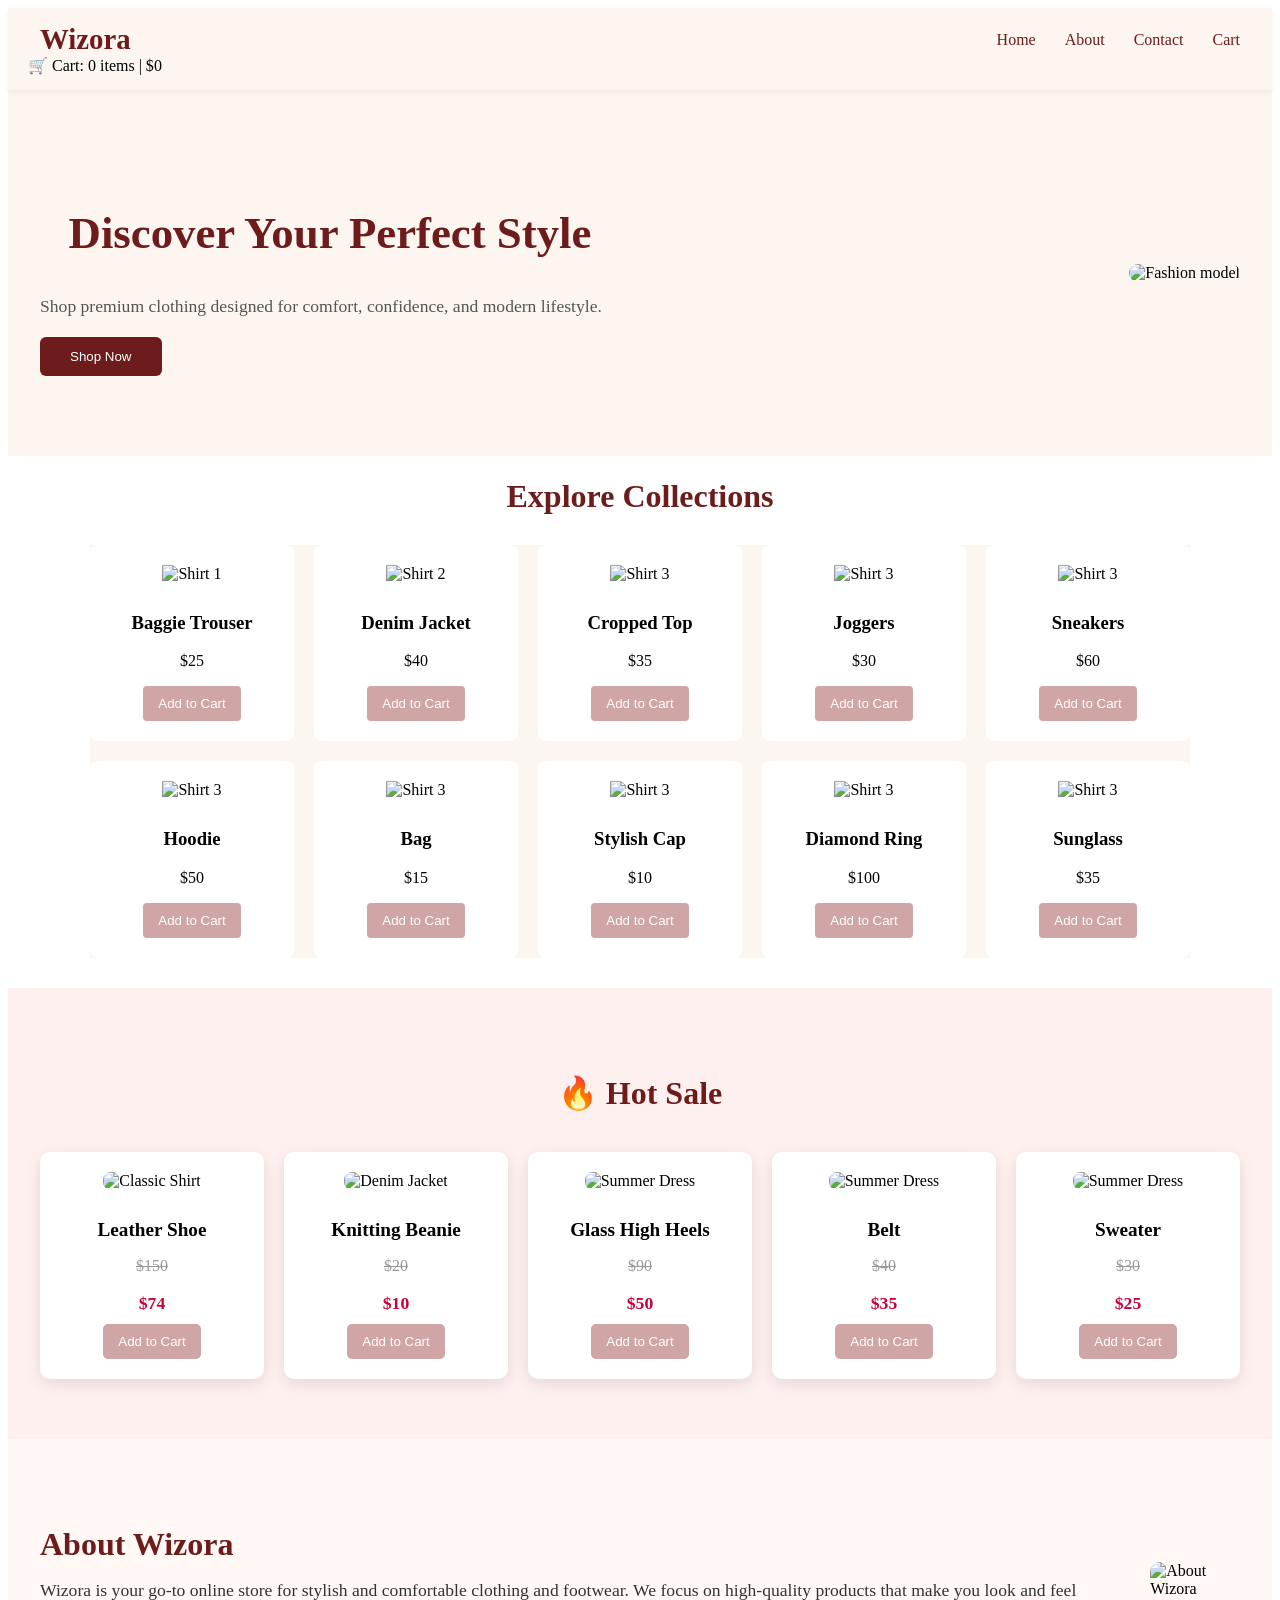
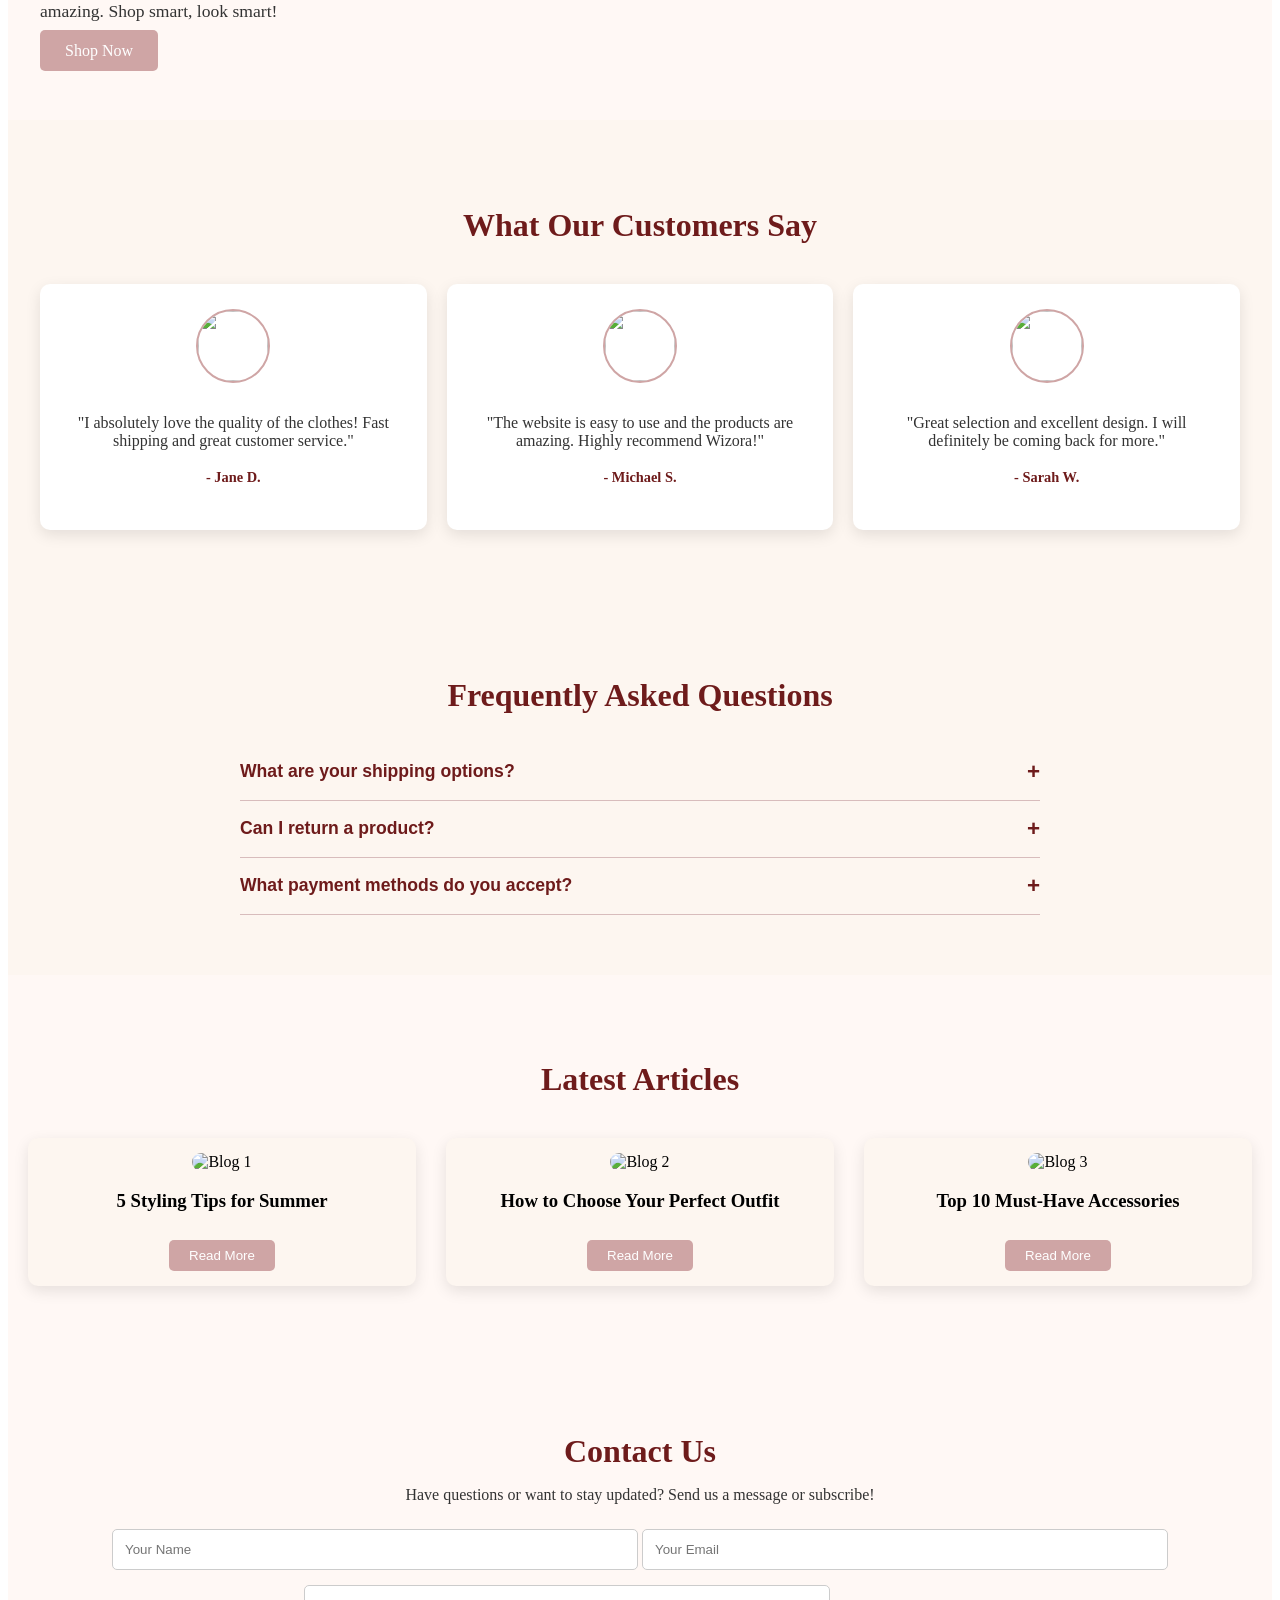
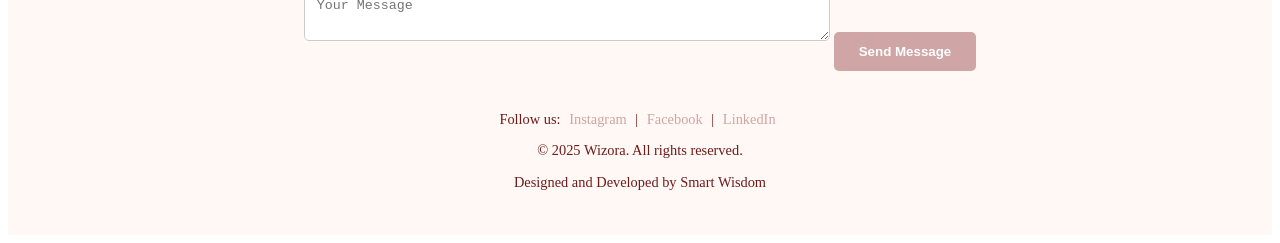
==== index.html @ 6a675c06 "Add files via upload" ====
<!DOCTYPE html>
<html lang="en">
<head>
    <meta charset="UTF-8">
    <title>Wizora | Fashion store</title>
    <meta name="description" content="Modern, responsive fashion e-commerce website built with HTML,CSS and JavaScript.">
    <meta name="viewport" content="width=device-width, initial-scale=1.0">
    <link rel="stylesheet" href="/style.css">
</head>
<body>
    <!-- Navigation Bar -->
<header class="header">
    <div class="nav-container">
      <div class="logo">Wizora</div>
      <nav class="nav-links">
        <a href="/index.html">Home</a>
        <a href="#about">About</a>
        <a href="#contact">Contact</a>
        <a href="/cart.html">Cart</a>
      </nav>
      <div class="mobile-menu-toggle">
        ☰
      </div>
    </div>
    <div class="cart">
        🛒 Cart: <span id="cart-count">0</span> items | $<span id="cart-total">0</span>
      </div>
  </header> 
  <!-- Hero Section -->
  <section id="hero" class="hero animate-on-scroll">
    <div class="hero-container">
  
      <!-- Text Content -->
      <div class="hero-text fade-item animate">
        <h1>Discover Your Perfect Style</h1>
        <p>
          Shop premium clothing designed for comfort, confidence, and modern
          lifestyle.
        </p>
        <button class="hero-btn">Shop Now</button>
      </div>
  
      <!-- Hero Image -->
      <div class="hero-image fade-item animate">
        <img src="/image/shopping.png" alt="Fashion model">
      </div>
  
    </div>
  </section> 
  
  
   

  <!-- Products Section -->
  <h1>Explore Collections</h1>
  <section class="products fade-item animate">
    <div class="product-card">
      <img src="/image/Baggie.jpg" alt="Shirt 1">
      <h3>Baggie Trouser</h3>
      <p>$25</p>
      <button class="add-to-cart"  data-name="Baggie" data-price="25" data-image="/image/Baggie.jpg">Add to Cart</button>
    </div>
    <div class="product-card">
      <img src="/image/denim jacket.jpg" alt="Shirt 2">
      <h3>Denim Jacket</h3>
      <p>$40</p>
      <button class="add-to-cart" data-name="Denim Jacket" data-price="40" data-image="/image/denim jacket.jpg">Add to Cart</button>
    </div>
    <div class="product-card">
      <img src="/image/cropped top.jpg" alt="Shirt 3">
      <h3>Cropped Top</h3>
      <p>$35</p>
      <button class="add-to-cart"data-name="Cropped Top" data-price="35" data-image="/image/cropped top.jpg">Add to Cart</button>
    </div>
    <div class="product-card">
      <img src="/image/joggers.jpg" alt="Shirt 3">
      <h3>Joggers</h3>
      <p>$30</p>
      <button class="add-to-cart" data-name="Joggers" data-price="30" data-image="/image/joggers.jpg">Add to Cart</button>
    </div>
    <div class="product-card">
      <img src="/image/sneakers.jpg" alt="Shirt 3">
      <h3>Sneakers</h3>
      <p>$60</p>
      <button class="add-to-cart" data-name="Sneakers" data-price="60" data-image="/image/sneakers.jpg">Add to Cart</button>
    </div>
    <div class="product-card">
      <img src="/image/hoodie.jpg" alt="Shirt 3">
      <h3>Hoodie</h3>
      <p>$50</p>
      <button class="add-to-cart" data-name="Hoodie" data-price="50" data-image="/image/hoodie.jpg">Add to Cart</button>
    </div>
    <div class="product-card">
      <img src="/image/bag.jpg" alt="Shirt 3">
      <h3>Bag</h3>
      <p>$15</p>
      <button class="add-to-cart" data-name="Bag" data-price="15" data-image="/image/bag.jpg">Add to Cart</button>
    </div>
    <div class="product-card">
      <img src="/image/cap.jpg" alt="Shirt 3">
      <h3>Stylish Cap</h3>
      <p>$10</p>
      <button class="add-to-cart" data-name="Stylish Cap" data-price="10" data-image="/image/cap.jpg">Add to Cart</button>
    </div>
    <div class="product-card">
      <img src="/image/diamond.jpg" alt="Shirt 3">
      <h3>Diamond Ring</h3>
      <p>$100</p>
      <button class="add-to-cart" data-name="Diamond Ring" data-price="100" data-image="/image/diamond.jpg">Add to Cart</button>
    </div>
    <div class="product-card">
      <img src="/image/eye.jpg" alt="Shirt 3">
      <h3>Sunglass</h3>
      <p>$35</p>
      <button class="add-to-cart" data-name="Sunglass" data-price="35" data-image="/image/eye.jpg">Add to Cart</button>
    </div>
  </section>

<!-- Hot Sale / Discount Section -->
<section id="hot-sale" class="hot-sale fade-item animate">
    <div class="container">
      <h2>🔥 Hot Sale</h2>
      <div class="hot-sale-cards">
       
        <div class="hot-sale-card">
          <img src="/image/leather shoe.jpg" alt="Classic Shirt">
          <h3>Leather Shoe</h3>
          <p class="original-price">$150</p>
          <p class="discounted-price">$74</p>
          <button class="add-to-cart" data-name="Leather Shoe" data-price="74" data-image="/image/leather shoe.jpg">Add to Cart</button>
        </div>
  
        <div class="hot-sale-card">
          <img src="/image/beanie.jpg" alt="Denim Jacket">
          <h3>Knitting Beanie</h3>
          <p class="original-price">$20</p>
          <p class="discounted-price">$10</p>
          <button class="add-to-cart" data-name="Beanie" data-price="10" data-image="/image/beanie.jpg">Add to Cart</button>
        </div>
  
        <div class="hot-sale-card">
          <img src="/image/slipper.jpg" alt="Summer Dress">
          <h3>Glass High Heels</h3>
          <p class="original-price">$90</p>
          <p class="discounted-price">$50</p>
          <button class="add-to-cart" data-name="Glass High Heels" data-price="50" data-image="/image/slipper.jpg">Add to Cart</button>
        </div>
        <div class="hot-sale-card">
          <img src="/image/belt.jpg" alt="Summer Dress">
          <h3>Belt</h3>
          <p class="original-price">$40</p>
          <p class="discounted-price">$35</p>
          <button class="add-to-cart" data-name="Denim Jacket" data-price="35" data-image="/image/belt.jpg">Add to Cart</button>
        </div>
        <div class="hot-sale-card">
          <img src="/image/sweater.jpg" alt="Summer Dress">
          <h3>Sweater</h3>
          <p class="original-price">$30</p>
          <p class="discounted-price">$25</p>
          <button class="add-to-cart" data-name="Sweater" data-price="25" data-image="/image/sweater.jpg">Add to Cart</button>
        </div>
      </div>
    </div>
  </section> 
  

  <!-- About Section -->
<section id="about" class="about">
    <div class="about-container fade-item animate">
      <div class="about-text">
        <h2>About Wizora</h2>
        <p>
          Wizora is your go-to online store for stylish and comfortable
          clothing and footwear. We focus on high-quality products
          that make you look and feel amazing. Shop smart, look smart!
        </p>
        <a href="#products" class="btn">Shop Now</a>
      </div>
      <div class="about-image">
        <img src="/image/slide4.jpg" alt="About Wizora">
      </div>
    </div>
  </section> 
      <!-- Testimonials Section -->
<section id="testimonials" class="testimonials fade-item animate">
    <div class="container">
      <h2>What Our Customers Say</h2>
      <div class="testimonial-cards">
        <div class="testimonial-card">
            <img src="/image/f3.jpg" alt="" class="testimonial-img">
          <p>"I absolutely love the quality of the clothes! Fast shipping and great customer service."</p>
          <h4>- Jane D.</h4>
        </div>
        <div class="testimonial-card">
            <img src="/image/m3.jpg" alt="" class="testimonial-img">
          <p>"The website is easy to use and the products are amazing. Highly recommend Wizora!"</p>
          <h4>- Michael S.</h4>
        </div>
        <div class="testimonial-card">
            <img src="/image/luxury women.jpg" alt="" class="testimonial-img">
          <p>"Great selection and excellent design. I will definitely be coming back for more."</p>
          <h4>- Sarah W.</h4>
        </div>
      </div>
    </div>
  </section> 
  <!-- FAQ -->
  <section id="faq" class="faq animate-on-scroll">
    <div class="faq-container">
      <h2 class="faq-title">Frequently Asked Questions</h2>
  
      <div class="faq-item">
        <button class="faq-question">
          What are your shipping options?
          <span class="icon">+</span>
        </button>
        <div class="faq-answer">
          <p>
            We offer standard and express shipping. Standard delivery takes 3–5
            business days, while express takes 1–2 business days.
          </p>
        </div>
      </div>
  
      <div class="faq-item">
        <button class="faq-question">
          Can I return a product?
          <span class="icon">+</span>
        </button>
        <div class="faq-answer">
          <p>
            Yes. You can return products within 14 days if they are unused and in
            their original packaging.
          </p>
        </div>
      </div>
  
      <div class="faq-item">
        <button class="faq-question">
          What payment methods do you accept?
          <span class="icon">+</span>
        </button>
        <div class="faq-answer">
          <p>
            We accept debit cards, credit cards, PayPal, and other secure payment
            options.
          </p>
        </div>
      </div>
  
    </div>
  </section> 
  
  <!-- Blog Section -->
<section id="blog" class="blog animate-on-scroll">
    <div class="container">
      <h2>Latest Articles</h2>
      <div class="blog-cards">
  
        <!-- Article 1 -->
        <div class="blog-card">
          <img src="/image/try.jpg" alt="Blog 1">
          <h3>5 Styling Tips for Summer</h3>
          <button class="read-more" data-article="1">Read More</button>
        </div>
  
        <!-- Article 2 -->
        <div class="blog-card">
          <img src="/image/new design.jpg" alt="Blog 2">
          <h3>How to Choose Your Perfect Outfit</h3>
          <button class="read-more" data-article="2">Read More</button>
        </div>
  
        <!-- Article 3 -->
        <div class="blog-card">
          <img src="/image/luxury or nothing.jpg" alt="Blog 3">
          <h3>Top 10 Must-Have Accessories</h3>
          <button class="read-more" data-article="3">Read More</button>
        </div>
  
      </div>
    </div>
  </section>
  
  <!-- Modal Popup -->
  <div id="blogModal" class="modal">
    <div class="modal-content">
      <span class="close">&times;</span>
      <h3 id="modalTitle"></h3>
      <p id="modalBody"></p>
    </div>
  </div> 
  
<!-- Contact / Newsletter Section + Footer -->
<section id="contact" class="contact-footer">
    <div class="container contact-container">
     
      <!-- Contact Form -->
      <div class="contact-form-section">
        <h2>Contact Us</h2>
        <p>Have questions or want to stay updated? Send us a message or subscribe!</p>
        <form class="contact-form">
          <input type="text" placeholder="Your Name" required>
          <input type="email" placeholder="Your Email" required>
          <textarea placeholder="Your Message"></textarea>
          <button type="submit">Send Message</button>
        </form>
      </div>
  
      <!-- Footer Info -->
      <footer class="footer">
        <div class="footer-content">
          <p>
            Follow us:
            <a href="#">Instagram</a> |
            <a href="#">Facebook</a> |
            <a href="#">LinkedIn</a>
          </p>
          <p>© 2025 Wizora. All rights reserved.</p>
          
          <p>Designed and Developed by Smart Wisdom</p>
        </div>
      </footer>
  
    </div>
  </section> 
  <script>document.querySelectorAll('.add-to-cart').forEach(button => {
    button.addEventListener('click', () => {
      const cart = JSON.parse(localStorage.getItem("cart")) || [];
      const name = button.dataset.name;
      const price = parseFloat(button.dataset.price);
      const image = button.dataset.image;
  
      cart.push({ name, price, image, qty: 1 });
      localStorage.setItem("cart", JSON.stringify(cart));
    });
  }); </script>
  
  <script src="/script.js"></script>
</body>
</html>
---- style.css ----
/* Header / Navigation */
.header {
    background-color: #fdf6f0; /* matches hero background */
    padding: 15px 20px;
    position: sticky;
    top: 0;
    z-index: 1000;
    box-shadow: 0 2px 5px rgba(0,0,0,0.05);
  }
  
  .nav-container {
    display: flex;
    justify-content: space-between;
    align-items: center;
    max-width: 1200px;
    margin: auto;
  }
  
  .logo {
    font-size: 1.8rem;
    font-weight: bold;
    color: #6e1b1b;
  }
  
  .nav-links a {
    margin-left: 25px;
    text-decoration: none;
    color: #6e1b1b;
    font-weight: 500;
    transition: color 0.3s;
  }
  
  .nav-links a:hover {
    color: #cfa5a5;
  }
  
  /* Mobile Menu */
  .mobile-menu-toggle {
    display: none;
    font-size: 1.8rem;
    cursor: pointer;
    color: #6e1b1b;
  }
  
  /* Mobile Responsiveness */
  @media (max-width: 768px) {
    .nav-links {
      display: none;
      flex-direction: column;
      gap: 15px;
      background-color: #fdf6f0;
      position: absolute;
      top: 60px;
      right: 20px;
      padding: 20px;
      border-radius: 8px;
      box-shadow: 0 5px 15px rgba(0,0,0,0.1);
    }
  
    .nav-links.active {
      display: flex;
    }
  
    .mobile-menu-toggle {
      display: block;
    }
  } 
  /* HERO */
  .hero {
    padding: 80px 20px;
    background: #fdf6f0;
  }
  
  .hero-container {
    max-width: 1200px;
    margin: auto;
    display: flex;
    align-items: center;
    justify-content: space-between;
    gap: 40px;
  }
  
  /* Text */
  .hero-text {
    flex: 1;
  }
  
  .hero-text h1 {
    font-size: 2.8rem;
    color: #6e1b1b;
  }
  
  .hero-text p {
    margin: 20px 0;
    font-size: 1.1rem;
    color: #555;
  }
  
  .hero-btn {
    padding: 12px 30px;
    background: #6e1b1b;
    color: #fff;
    border: none;
    border-radius: 6px;
    cursor: pointer;
  }
  
  /* Image */
  .hero-image {
    flex: 1;
    text-align: right;
  }
  
  .hero-image img {
    max-width: 100%;
    border-radius: 12px;
  }
  
  /* 📱 Mobile View */
  @media (max-width: 768px) {
    .hero-container {
      flex-direction: column;
      text-align: center;
    }
  
    .hero-image {
      text-align: center;
    }
  } 
  
  /*PRODUCT*/
  h1{
      text-align: center;
      color: #6e1b1b;
  }
  .products {
    display: grid;
    grid-template-columns: repeat(auto-fit, minmax(200px, 1fr));
    gap: 20px;
    width: 90%;
    max-width: 1100px;
    margin: 30px auto;
    background:#fdf6f0;
  }
  
  .product-card {
    background: #fff ;
    padding: 20px;
    border-radius: 8px;
    text-align: center;
    transition: transform 0.3s;
  }
  .product-card:hover{
      transform: translateY(-5px);
      box-shadow: 0 10px 20px rgba(0,0,0,0.1);
  }
  .product-card img {
    width: 100%;
    height: auto;
    margin-bottom: 10px;
  }
  
  button.add-to-cart {
    padding: 10px 15px;
    background: #cfa5a5;
    color: #fff;
    border: none;
    border-radius: 4px;
    cursor: pointer;
  }
  
  button.add-to-cart:hover {
    background: #a87878;
  }
  /*ABOUT*/
  .about {
    padding: 60px 20px;
    background-color: #fff8f5; /* subtle background */
  }
  
  .about-container {
    display: flex;
    align-items: center;
    justify-content: space-between;
    max-width: 1200px;
    margin: auto;
    gap: 30px;
  }
  
  .about-text h2 {
    font-size: 2rem;
    color: #6e1b1b;
    margin-bottom: 15px;
  }
  
  .about-text p {
    font-size: 1.1rem;
    margin-bottom: 20px;
    color: #333;
  }
  
  .about-text .btn {
    padding: 12px 25px;
    background-color: #cfa5a5;
    color: #fff;
    text-decoration: none;
    border-radius: 5px;
  }
  
  .about-text .btn:hover {
    background-color: #a87878;
  }
  
  .about-image img {
    width: 100%;
    max-width: 450px;
    border-radius: 10px;
  }
  
  /* Mobile */
  @media (max-width: 768px) {
    .about-container {
      flex-direction: column-reverse;
      text-align: center;
    }
  
    .about-image img {
      max-width: 80%;
      margin-bottom: 20px;
    }
  
    .about-text h2 {
      font-size: 1.7rem;
    }
  
    .about-text p {
      font-size: 1rem;
    }
  } 
  
  
  /* Mobile */
  @media (max-width: 768px) {
    .products {
      grid-template-columns: 1fr;
    }
  } 
  

  .testimonials {
    padding: 60px 20px;
    background-color: #fdf6f0;
    text-align: center;
  }
  
  .testimonials h2 {
    font-size: 2rem;
    color: #6e1b1b;
    margin-bottom: 40px;
  }
  
  .testimonial-cards {
    display: grid;
    grid-template-columns: repeat(auto-fit, minmax(250px, 1fr));
    gap: 20px;
    max-width: 1200px;
    margin: auto;
  }
  
  .testimonial-card {
    background-color: #fff;
    padding: 25px;
    border-radius: 10px;
    box-shadow: 0 5px 15px rgba(0,0,0,0.1);
  }
.testimonial-img{
    width: 70px;
    height: 70px;
    border-radius: 50px;
    object-fit: cover;
    margin-bottom: 15px;
    border: 2px solid #cfa5a5;
}  
  .testimonial-card p {
    font-size: 1rem;
    color: #333;
    margin-bottom: 15px;
  }
  
  .testimonial-card h4 {
    font-size: 0.9rem;
    color: #6e1b1b;
    font-weight: bold;
  }
  
  /* Mobile */
  @media (max-width: 768px) {
    .testimonial-cards {
      grid-template-columns: 1fr;
    }
  } 
  

  .contact-footer {
    background-color: #fff8f5;
    padding: 60px 20px 30px 20px;
  }
  
  .contact-container {
    max-width: 1200px;
    margin: auto;
  }
  
  .contact-form-section {
    text-align: center;
    margin-bottom: 40px;
  }
  
  .contact-form-section h2 {
    font-size: 2rem;
    color: #6e1b1b;
    margin-bottom: 15px;
  }
  
  .contact-form-section p {
    color: #333;
    margin-bottom: 25px;
    font-size: 1rem;
  }
  
  .contact-form input,
  .contact-form textarea {
    width: 100%;
    max-width: 500px;
    padding: 12px;
    margin-bottom: 15px;
    border-radius: 5px;
    border: 1px solid #ccc;
  }
  
  .contact-form button {
    padding: 12px 25px;
    background-color: #cfa5a5;
    color: #fff;
    border: none;
    border-radius: 5px;
    cursor: pointer;
    font-weight: bold;
  }
  
  .contact-form button:hover {
    background-color: #a87878;
  }
  
  /* Footer */
  .footer {
    text-align: center;
    color: #6e1b1b;
    font-size: 0.9rem;
  }
  
  .footer a {
    color: #cfa5a5;
    text-decoration: none;
    margin: 0 5px;
  }
  
  .footer a:hover {
    color: #a87878;
  }
  
  /* Mobile */
  @media (max-width: 768px) {
    .contact-form input,
    .contact-form textarea {
      max-width: 100%;
    }
  } 

  .hot-sale {
    padding: 60px 20px;
    background-color: #fff0f0;
    text-align: center;
  }
  
  .hot-sale h2 {
    font-size: 2rem;
    color: #6e1b1b;
    margin-bottom: 40px;
  }
  
  .hot-sale-cards {
    display: grid;
    grid-template-columns: repeat(auto-fit, minmax(200px, 1fr));
    gap: 20px;
    max-width: 1200px;
    margin: auto;
  }
  
  .hot-sale-card {
    background-color: #fff;
    padding: 20px;
    border-radius: 10px;
    box-shadow: 0 5px 15px rgba(0,0,0,0.1);
    text-align: center;
  }
  .hot-sale-cards :hover{
    transform: translateY(-5px);
      box-shadow: 0 10px 20px rgba(0,0,0,0.1);
  }
  
  .hot-sale-card img {
    width: 100%;
    height: auto;
    margin-bottom: 10px;
    border-radius: 8px;
  }
  
  .hot-sale-card h3 {
    font-size: 1.2rem;
    margin-bottom: 5px;
  }
  
  .original-price {
    text-decoration: line-through;
    color: #999;
    margin-bottom: 5px;
  }
  
  .discounted-price {
    font-size: 1.1rem;
    font-weight: bold;
    color: #c70039;
    margin-bottom: 10px;
  }
  
  .hot-sale-card button {
    padding: 10px 15px;
    background-color: #cfa5a5;
    color: #fff;
    border: none;
    border-radius: 5px;
    cursor: pointer;
  }
  
  .hot-sale-card button:hover {
    background-color: #a87878;
  }
  
  /* Mobile */
  @media (max-width: 768px) {
    .hot-sale-cards {
      grid-template-columns: 1fr;
    }
  } 
  /* FAQ */
  /* FAQ Section */
.faq {
    padding: 60px 20px;
    background: #fdf6f0;
  }
  
  /* Entrance animation */
  .animate-on-scroll {
    opacity: 0;
    transform: translateY(30px);
    transition: opacity 0.8s ease, transform 0.8s ease;
  }
  
  .animate-on-scroll.active {
    opacity: 1;
    transform: translateY(0);
  }
  
  .faq-container {
    max-width: 800px;
    margin: auto;
  }
  
  .faq-title {
    text-align: center;
    font-size: 2rem;
    color: #6e1b1b;
    margin-bottom: 30px;
  }
  
  /* FAQ Item */
  .faq-item {
    border-bottom: 1px solid #d8bcbc;
  }
  
  /* Question */
  .faq-question {
    width: 100%;
    background: none;
    border: none;
    padding: 15px 0;
    font-size: 1.1rem;
    font-weight: 600;
    color: #6e1b1b;
    cursor: pointer;
    display: flex;
    justify-content: space-between;
    align-items: center;
  }
  
  /* Icon */
  .faq-question .icon {
    font-size: 1.4rem;
    transition: transform 0.3s ease;
  }
  
  /* Answer */
  .faq-answer {
    max-height: 0;
    overflow: hidden;
    transition: max-height 0.4s ease, padding 0.3s ease;
  }
  
  .faq-answer p {
    padding: 0 0 15px;
    color: #444;
    line-height: 1.6;
  }
  
  /* Active state */
  .faq-item.active .faq-answer {
    max-height: 200px;
  }
  
  .faq-item.active .icon {
    transform: rotate(45deg);
  } 
  
  
 /* Blog Section */
.blog {
    padding: 60px 20px;
    background-color: #fff8f5;
    text-align: center;
  }
  
  .blog h2 {
    font-size: 2rem;
    color: #6e1b1b;
    margin-bottom: 40px;
  }
  
  .blog-cards {
    display: grid;
    grid-template-columns: repeat(3, 1fr);
    gap: 30px;
  }
  
  .blog-card {
    background: #fdf6f0;
    padding: 15px;
    border-radius: 10px;
    box-shadow: 0 5px 15px rgba(0,0,0,0.1);
    transition: transform 0.3s, box-shadow 0.3s;
  }
  
  .blog-card:hover {
    transform: translateY(-5px);
    box-shadow: 0 10px 25px rgba(0,0,0,0.15);
  }
  
  .blog-card img {
    width: 100%;
    border-radius: 10px;
  }
  
  .read-more {
    margin-top: 10px;
    padding: 8px 20px;
    border: none;
    background: #cfa5a5;
    color: #fff;
    border-radius: 5px;
    cursor: pointer;
    transition: background 0.3s;
  }
  
  .read-more:hover {
    background: #a87878;
  }
  
  /* Modal Styles */
  .modal {
    display: none;
    position: fixed;
    z-index: 100;
    left: 0;
    top: 0;
    width: 100%;
    height: 100%;
    overflow: auto;
    background-color: rgba(0,0,0,0.6);
    padding-top: 60px;
  }
  
  .modal-content {
    background-color: #ecc7c7;
    margin: auto;
    padding: 30px;
    border-radius: 10px;
    max-width: 600px;
    position: relative;
  }
  
  .close {
    color: #6e1b1b;
    position: absolute;
    top: 10px;
    right: 20px;
    font-size: 1.5rem;
    cursor: pointer;
  } 
  @media (max-width: 992px) {
    .blog-cards {
      grid-template-columns: repeat(2, 1fr);
    }
  }
  
  @media (max-width: 768px) {
    .blog-cards {
      grid-template-columns: 1fr;
    }
  } 

  /*fade*/
  
  .fade-item {
    opacity: 1; /* visible by default */
    transform: translateY(0);
  }
  
  /* Only animate when JS adds .show */
  .fade-item.animate {
    opacity: 0;
    transform: translateY(25px);
  }
  
  .fade-item.animate.show {
    opacity: 1;
    transform: translateY(0);
    transition: opacity 0.6s ease, transform 0.6s ease;
  }
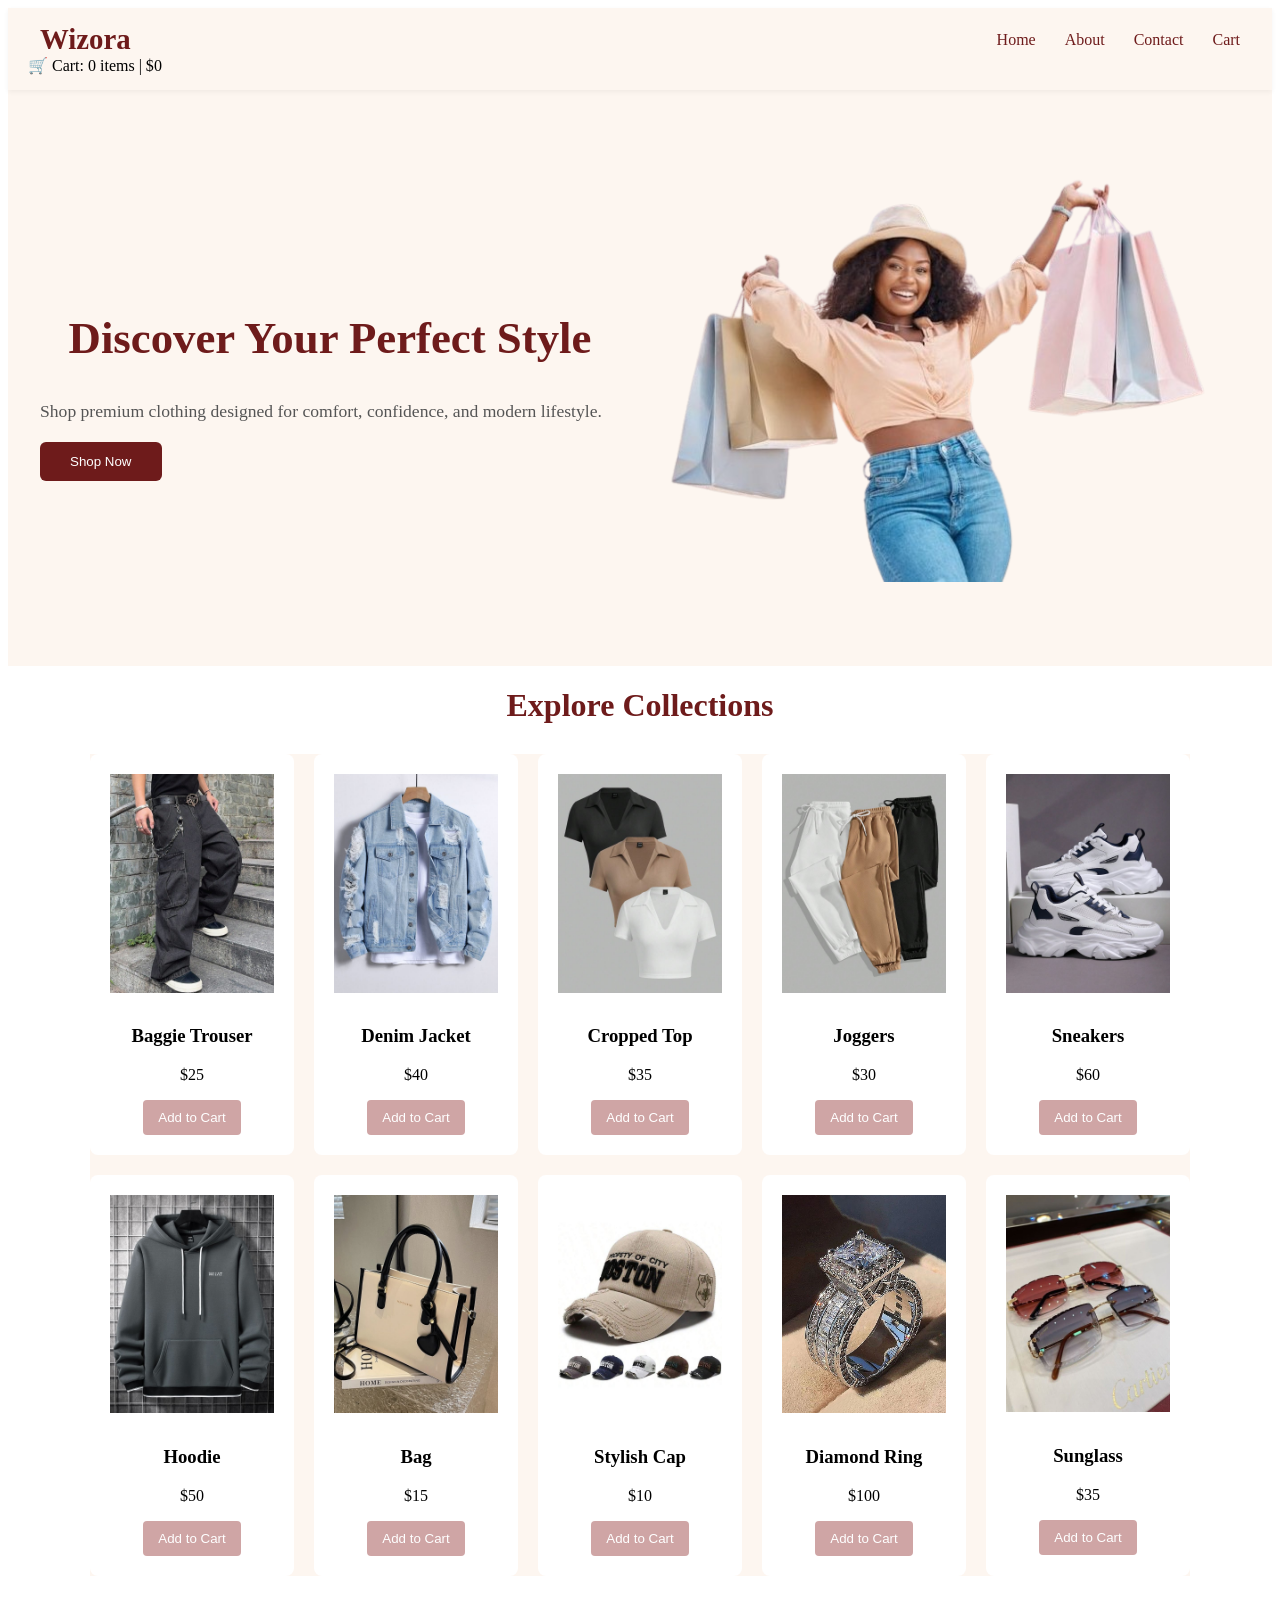
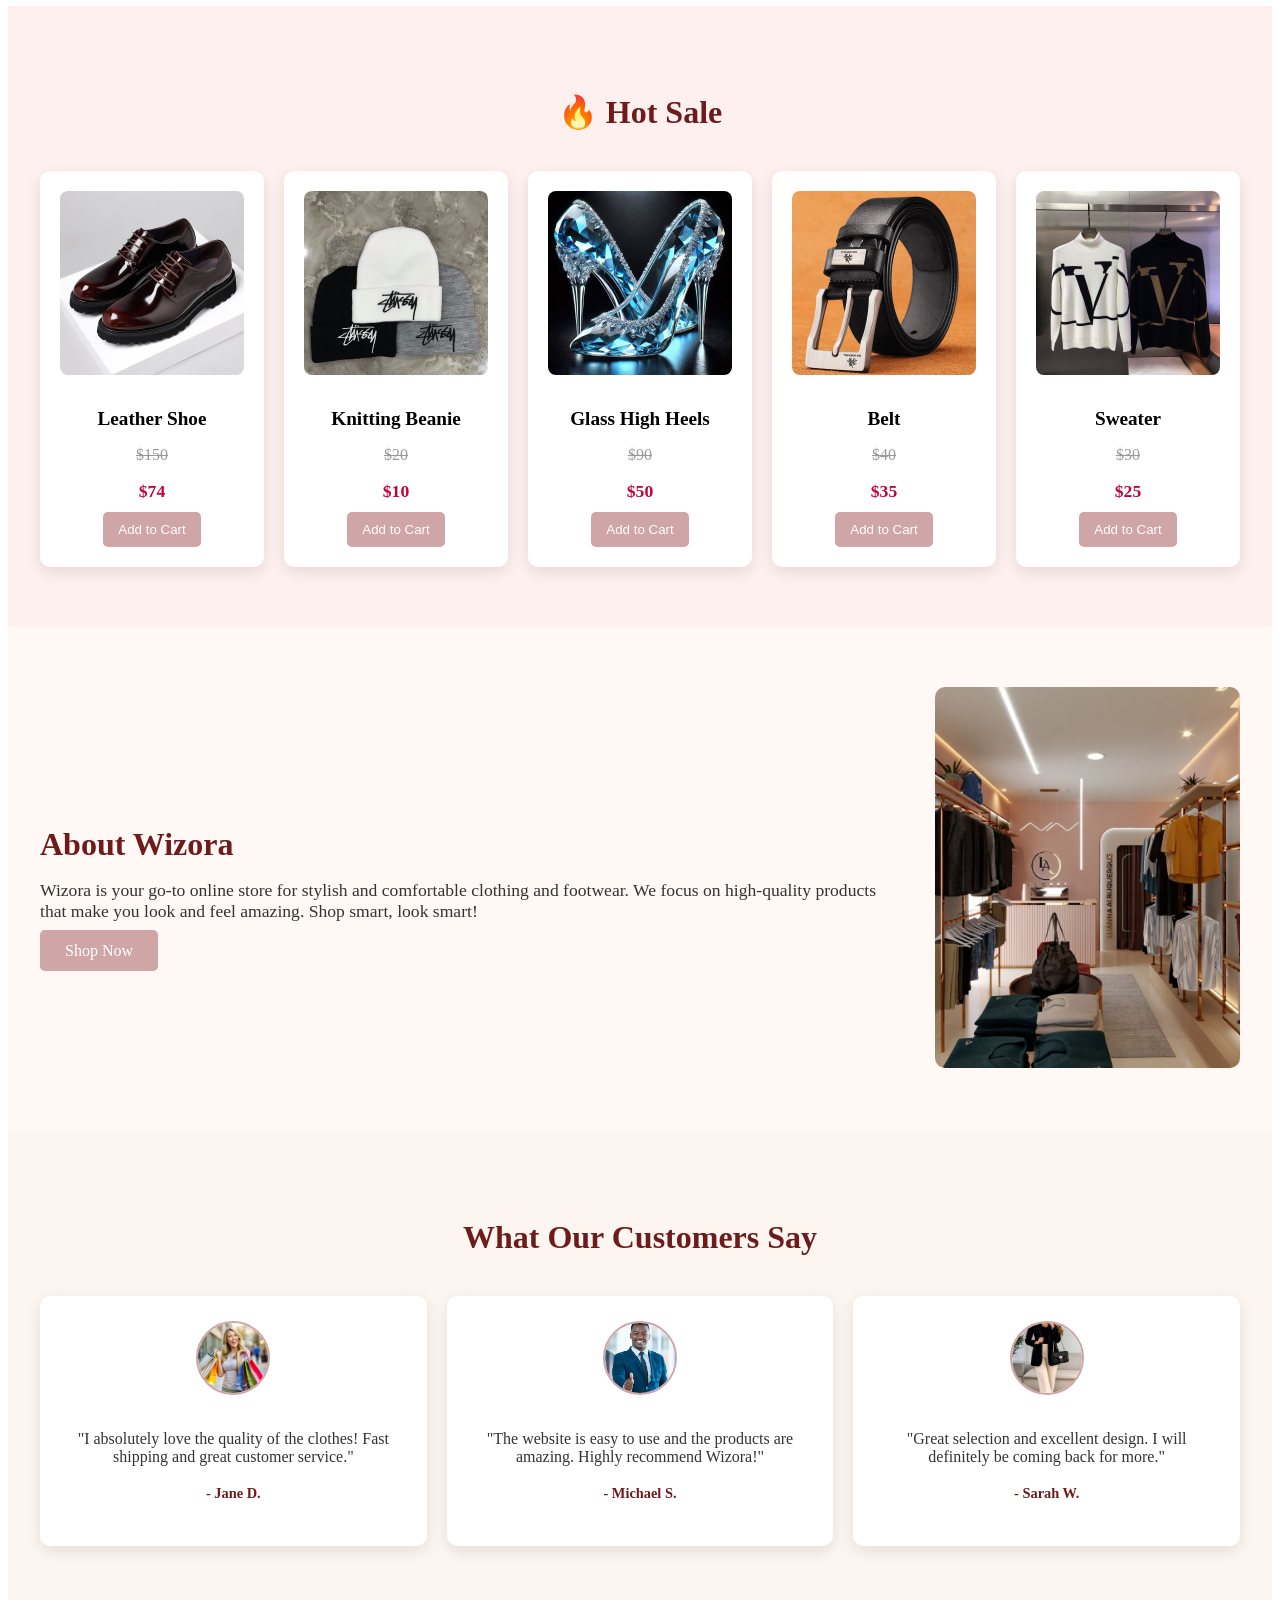
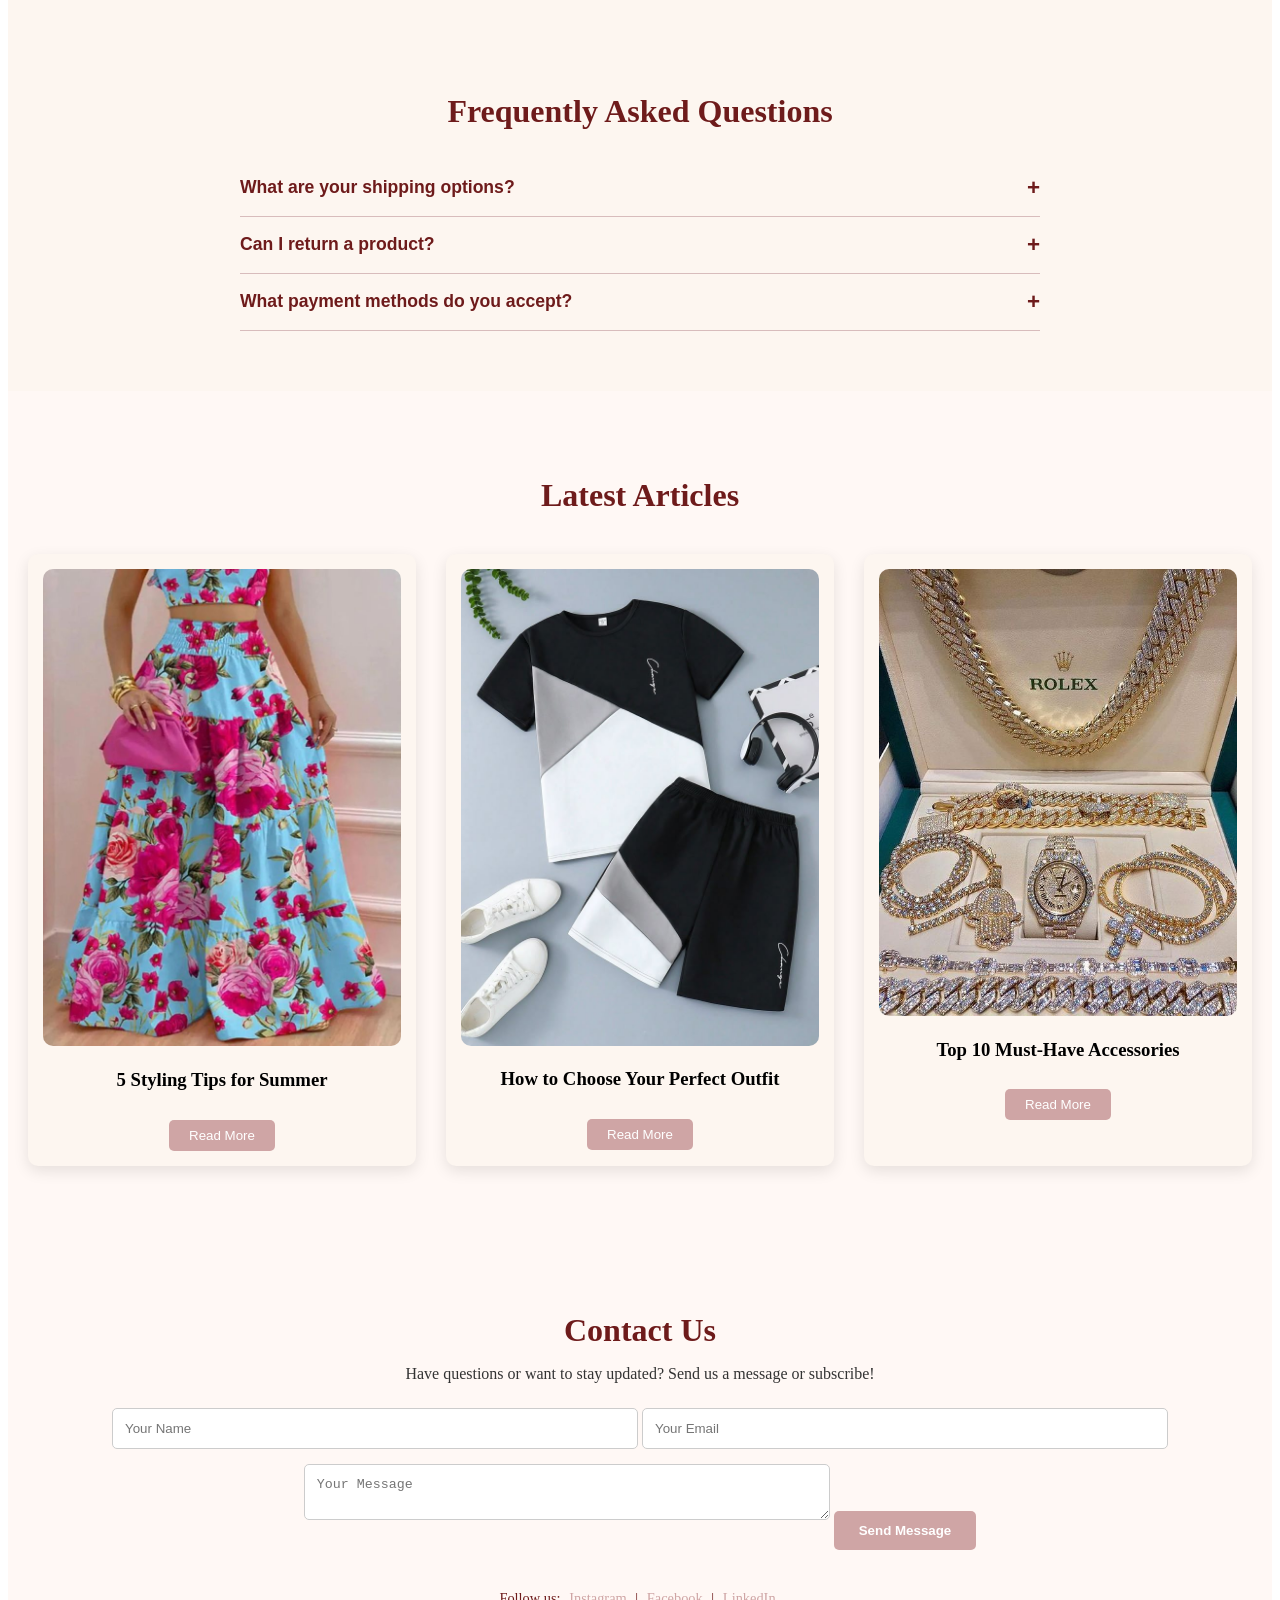
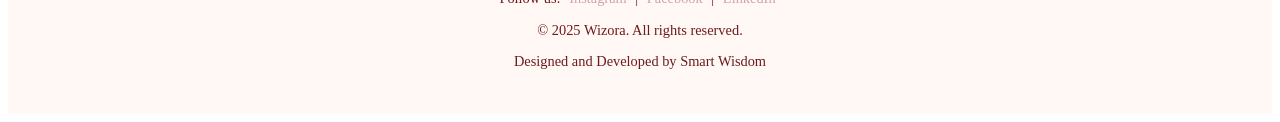
==== commit 6c964476: "Update index.html" ====
--- a/index.html
+++ b/index.html
@@ -5,7 +5,7 @@
     <title>Wizora | Fashion store</title>
     <meta name="description" content="Modern, responsive fashion e-commerce website built with HTML,CSS and JavaScript.">
     <meta name="viewport" content="width=device-width, initial-scale=1.0">
-    <link rel="stylesheet" href="/style.css">
+    <link rel="stylesheet" href="style.css">
 </head>
 <body>
     <!-- Navigation Bar -->
@@ -13,10 +13,10 @@
     <div class="nav-container">
       <div class="logo">Wizora</div>
       <nav class="nav-links">
-        <a href="/index.html">Home</a>
+        <a href="index.html">Home</a>
         <a href="#about">About</a>
         <a href="#contact">Contact</a>
-        <a href="/cart.html">Cart</a>
+        <a href="cart.html">Cart</a>
       </nav>
       <div class="mobile-menu-toggle">
         ☰
@@ -42,7 +42,7 @@
   
       <!-- Hero Image -->
       <div class="hero-image fade-item animate">
-        <img src="/image/shopping.png" alt="Fashion model">
+        <img src="shopping.png" alt="Fashion model">
       </div>
   
     </div>
@@ -55,64 +55,64 @@
   <h1>Explore Collections</h1>
   <section class="products fade-item animate">
     <div class="product-card">
-      <img src="/image/Baggie.jpg" alt="Shirt 1">
+      <img src="Baggie.jpg" alt="Shirt 1">
       <h3>Baggie Trouser</h3>
       <p>$25</p>
-      <button class="add-to-cart"  data-name="Baggie" data-price="25" data-image="/image/Baggie.jpg">Add to Cart</button>
-    </div>
-    <div class="product-card">
-      <img src="/image/denim jacket.jpg" alt="Shirt 2">
+      <button class="add-to-cart"  data-name="Baggie" data-price="25" data-image="Baggie.jpg">Add to Cart</button>
+    </div>
+    <div class="product-card">
+      <img src="denim jacket.jpg" alt="Shirt 2">
       <h3>Denim Jacket</h3>
       <p>$40</p>
-      <button class="add-to-cart" data-name="Denim Jacket" data-price="40" data-image="/image/denim jacket.jpg">Add to Cart</button>
-    </div>
-    <div class="product-card">
-      <img src="/image/cropped top.jpg" alt="Shirt 3">
+      <button class="add-to-cart" data-name="Denim Jacket" data-price="40" data-image="denim jacket.jpg">Add to Cart</button>
+    </div>
+    <div class="product-card">
+      <img src="cropped top.jpg" alt="Shirt 3">
       <h3>Cropped Top</h3>
       <p>$35</p>
-      <button class="add-to-cart"data-name="Cropped Top" data-price="35" data-image="/image/cropped top.jpg">Add to Cart</button>
-    </div>
-    <div class="product-card">
-      <img src="/image/joggers.jpg" alt="Shirt 3">
+      <button class="add-to-cart"data-name="Cropped Top" data-price="35" data-image="cropped top.jpg">Add to Cart</button>
+    </div>
+    <div class="product-card">
+      <img src="joggers.jpg" alt="Shirt 3">
       <h3>Joggers</h3>
       <p>$30</p>
-      <button class="add-to-cart" data-name="Joggers" data-price="30" data-image="/image/joggers.jpg">Add to Cart</button>
-    </div>
-    <div class="product-card">
-      <img src="/image/sneakers.jpg" alt="Shirt 3">
+      <button class="add-to-cart" data-name="Joggers" data-price="30" data-image="joggers.jpg">Add to Cart</button>
+    </div>
+    <div class="product-card">
+      <img src="sneakers.jpg" alt="Shirt 3">
       <h3>Sneakers</h3>
       <p>$60</p>
-      <button class="add-to-cart" data-name="Sneakers" data-price="60" data-image="/image/sneakers.jpg">Add to Cart</button>
-    </div>
-    <div class="product-card">
-      <img src="/image/hoodie.jpg" alt="Shirt 3">
+      <button class="add-to-cart" data-name="Sneakers" data-price="60" data-image="sneakers.jpg">Add to Cart</button>
+    </div>
+    <div class="product-card">
+      <img src="hoodie.jpg" alt="Shirt 3">
       <h3>Hoodie</h3>
       <p>$50</p>
-      <button class="add-to-cart" data-name="Hoodie" data-price="50" data-image="/image/hoodie.jpg">Add to Cart</button>
-    </div>
-    <div class="product-card">
-      <img src="/image/bag.jpg" alt="Shirt 3">
+      <button class="add-to-cart" data-name="Hoodie" data-price="50" data-image="hoodie.jpg">Add to Cart</button>
+    </div>
+    <div class="product-card">
+      <img src="bag.jpg" alt="Shirt 3">
       <h3>Bag</h3>
       <p>$15</p>
-      <button class="add-to-cart" data-name="Bag" data-price="15" data-image="/image/bag.jpg">Add to Cart</button>
-    </div>
-    <div class="product-card">
-      <img src="/image/cap.jpg" alt="Shirt 3">
+      <button class="add-to-cart" data-name="Bag" data-price="15" data-image="bag.jpg">Add to Cart</button>
+    </div>
+    <div class="product-card">
+      <img src="cap.jpg" alt="Shirt 3">
       <h3>Stylish Cap</h3>
       <p>$10</p>
-      <button class="add-to-cart" data-name="Stylish Cap" data-price="10" data-image="/image/cap.jpg">Add to Cart</button>
-    </div>
-    <div class="product-card">
-      <img src="/image/diamond.jpg" alt="Shirt 3">
+      <button class="add-to-cart" data-name="Stylish Cap" data-price="10" data-image="cap.jpg">Add to Cart</button>
+    </div>
+    <div class="product-card">
+      <img src="diamond.jpg" alt="Shirt 3">
       <h3>Diamond Ring</h3>
       <p>$100</p>
-      <button class="add-to-cart" data-name="Diamond Ring" data-price="100" data-image="/image/diamond.jpg">Add to Cart</button>
-    </div>
-    <div class="product-card">
-      <img src="/image/eye.jpg" alt="Shirt 3">
+      <button class="add-to-cart" data-name="Diamond Ring" data-price="100" data-image="diamond.jpg">Add to Cart</button>
+    </div>
+    <div class="product-card">
+      <img src="eye.jpg" alt="Shirt 3">
       <h3>Sunglass</h3>
       <p>$35</p>
-      <button class="add-to-cart" data-name="Sunglass" data-price="35" data-image="/image/eye.jpg">Add to Cart</button>
+      <button class="add-to-cart" data-name="Sunglass" data-price="35" data-image="eye.jpg">Add to Cart</button>
     </div>
   </section>
 
@@ -123,41 +123,41 @@
       <div class="hot-sale-cards">
        
         <div class="hot-sale-card">
-          <img src="/image/leather shoe.jpg" alt="Classic Shirt">
+          <img src="leather shoe.jpg" alt="Classic Shirt">
           <h3>Leather Shoe</h3>
           <p class="original-price">$150</p>
           <p class="discounted-price">$74</p>
-          <button class="add-to-cart" data-name="Leather Shoe" data-price="74" data-image="/image/leather shoe.jpg">Add to Cart</button>
-        </div>
-  
-        <div class="hot-sale-card">
-          <img src="/image/beanie.jpg" alt="Denim Jacket">
+          <button class="add-to-cart" data-name="Leather Shoe" data-price="74" data-image="leather shoe.jpg">Add to Cart</button>
+        </div>
+  
+        <div class="hot-sale-card">
+          <img src="beanie.jpg" alt="Denim Jacket">
           <h3>Knitting Beanie</h3>
           <p class="original-price">$20</p>
           <p class="discounted-price">$10</p>
-          <button class="add-to-cart" data-name="Beanie" data-price="10" data-image="/image/beanie.jpg">Add to Cart</button>
-        </div>
-  
-        <div class="hot-sale-card">
-          <img src="/image/slipper.jpg" alt="Summer Dress">
+          <button class="add-to-cart" data-name="Beanie" data-price="10" data-image="beanie.jpg">Add to Cart</button>
+        </div>
+  
+        <div class="hot-sale-card">
+          <img src="slipper.jpg" alt="Summer Dress">
           <h3>Glass High Heels</h3>
           <p class="original-price">$90</p>
           <p class="discounted-price">$50</p>
-          <button class="add-to-cart" data-name="Glass High Heels" data-price="50" data-image="/image/slipper.jpg">Add to Cart</button>
-        </div>
-        <div class="hot-sale-card">
-          <img src="/image/belt.jpg" alt="Summer Dress">
+          <button class="add-to-cart" data-name="Glass High Heels" data-price="50" data-image="slipper.jpg">Add to Cart</button>
+        </div>
+        <div class="hot-sale-card">
+          <img src="belt.jpg" alt="Summer Dress">
           <h3>Belt</h3>
           <p class="original-price">$40</p>
           <p class="discounted-price">$35</p>
-          <button class="add-to-cart" data-name="Denim Jacket" data-price="35" data-image="/image/belt.jpg">Add to Cart</button>
-        </div>
-        <div class="hot-sale-card">
-          <img src="/image/sweater.jpg" alt="Summer Dress">
+          <button class="add-to-cart" data-name="Denim Jacket" data-price="35" data-image="belt.jpg">Add to Cart</button>
+        </div>
+        <div class="hot-sale-card">
+          <img src="sweater.jpg" alt="Summer Dress">
           <h3>Sweater</h3>
           <p class="original-price">$30</p>
           <p class="discounted-price">$25</p>
-          <button class="add-to-cart" data-name="Sweater" data-price="25" data-image="/image/sweater.jpg">Add to Cart</button>
+          <button class="add-to-cart" data-name="Sweater" data-price="25" data-image="sweater.jpg">Add to Cart</button>
         </div>
       </div>
     </div>
@@ -177,7 +177,7 @@
         <a href="#products" class="btn">Shop Now</a>
       </div>
       <div class="about-image">
-        <img src="/image/slide4.jpg" alt="About Wizora">
+        <img src="slide4.jpg" alt="About Wizora">
       </div>
     </div>
   </section> 
@@ -187,17 +187,17 @@
       <h2>What Our Customers Say</h2>
       <div class="testimonial-cards">
         <div class="testimonial-card">
-            <img src="/image/f3.jpg" alt="" class="testimonial-img">
+            <img src="f3.jpg" alt="" class="testimonial-img">
           <p>"I absolutely love the quality of the clothes! Fast shipping and great customer service."</p>
           <h4>- Jane D.</h4>
         </div>
         <div class="testimonial-card">
-            <img src="/image/m3.jpg" alt="" class="testimonial-img">
+            <img src="m3.jpg" alt="" class="testimonial-img">
           <p>"The website is easy to use and the products are amazing. Highly recommend Wizora!"</p>
           <h4>- Michael S.</h4>
         </div>
         <div class="testimonial-card">
-            <img src="/image/luxury women.jpg" alt="" class="testimonial-img">
+            <img src="luxury women.jpg" alt="" class="testimonial-img">
           <p>"Great selection and excellent design. I will definitely be coming back for more."</p>
           <h4>- Sarah W.</h4>
         </div>
@@ -259,21 +259,21 @@
   
         <!-- Article 1 -->
         <div class="blog-card">
-          <img src="/image/try.jpg" alt="Blog 1">
+          <img src="try.jpg" alt="Blog 1">
           <h3>5 Styling Tips for Summer</h3>
           <button class="read-more" data-article="1">Read More</button>
         </div>
   
         <!-- Article 2 -->
         <div class="blog-card">
-          <img src="/image/new design.jpg" alt="Blog 2">
+          <img src="new design.jpg" alt="Blog 2">
           <h3>How to Choose Your Perfect Outfit</h3>
           <button class="read-more" data-article="2">Read More</button>
         </div>
   
         <!-- Article 3 -->
         <div class="blog-card">
-          <img src="/image/luxury or nothing.jpg" alt="Blog 3">
+          <img src="luxury or nothing.jpg" alt="Blog 3">
           <h3>Top 10 Must-Have Accessories</h3>
           <button class="read-more" data-article="3">Read More</button>
         </div>
@@ -338,4 +338,5 @@
   
   <script src="/script.js"></script>
 </body>
-</html>+
+</html>
